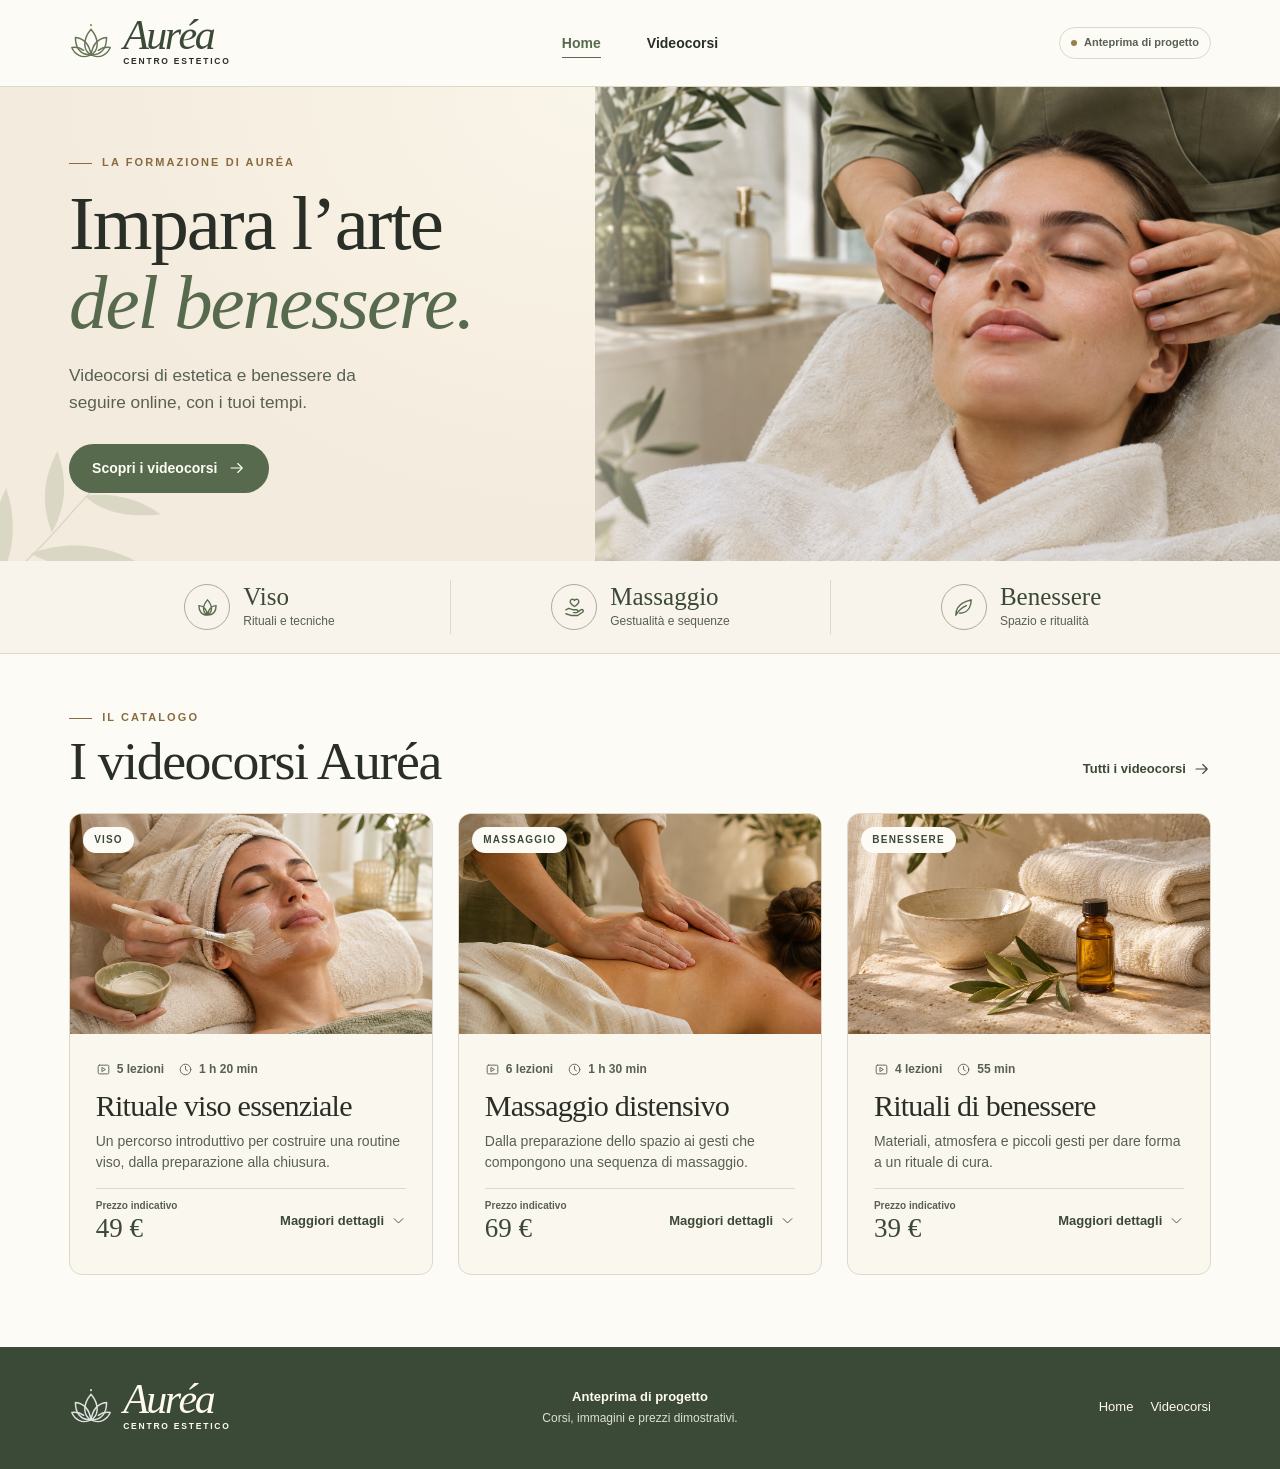
==== index.html @ 5c8ce3c9 "Pubblica la demo di Auréa" ====
<!doctype html>
<html lang="it">
<head>
  <meta charset="utf-8">
  <meta name="viewport" content="width=device-width, initial-scale=1">
  <meta name="robots" content="noindex, nofollow">
  <meta name="theme-color" content="#f9f6ee">
  <meta name="description" content="Anteprima del catalogo videocorsi di Auréa Centro Estetico.">
  <title>Auréa · Videocorsi di estetica e benessere</title>
  <link rel="icon" href="assets/lotus.svg" type="image/svg+xml">
  <link rel="stylesheet" href="stile.css">
  <script src="demo.js" defer></script>
</head>
<body data-page="home">
  <a class="skip-link" href="#contenuto">Vai al contenuto</a>
  <header id="intestazione" class="site-header"></header>
  <main id="contenuto" tabindex="-1">
    <noscript>Attiva JavaScript nel browser per navigare l’anteprima di Auréa.</noscript>
  </main>
  <footer id="piè-di-pagina" class="site-footer"></footer>
</body>
</html>
---- stile.css ----
:root {
  color-scheme: light;
  --ink: #292e26;
  --muted: #586052;
  --olive: #3b4937;
  --sage: #586a4e;
  --gold: #896b3d;
  --paper: #fdfbf6;
  --cream: #f3ebdd;
  --linen: #f7f3e9;
  --line: #ded8ca;
  --serif: Baskerville, "Palatino Linotype", "Book Antiqua", Georgia, serif;
  --sans: "Avenir Next", Avenir, "Segoe UI", sans-serif;
  --content: 1240px;
  --gutter: clamp(20px, 5.4vw, 86px);
}

*, *::before, *::after {
  box-sizing: border-box;
}

body {
  display: flex;
  flex-direction: column;
  min-height: 100vh;
  margin: 0;
  background: var(--paper);
  color: var(--ink);
  font: 400 16px/1.58 var(--sans);
  -webkit-font-smoothing: antialiased;
}

main {
  flex: 1;
}

main:focus {
  outline: none;
}

h1, h2, h3, h4, p {
  margin: 0;
}

h1, h2, h3 {
  font-family: var(--serif);
  font-weight: 400;
  line-height: 1.02;
  letter-spacing: -.026em;
}

h1 {
  font-size: clamp(3rem, 6vw, 5.3rem);
}

h2 {
  font-size: clamp(2.3rem, 4.2vw, 3.65rem);
}

h1 em {
  color: var(--sage);
  font-weight: 400;
}

a {
  color: inherit;
  text-decoration: none;
}

img {
  display: block;
  max-width: 100%;
}

button {
  font: inherit;
  cursor: pointer;
}

:focus-visible {
  outline: 2px solid var(--gold);
  outline-offset: 4px;
}

noscript {
  display: block;
  padding: 32px var(--gutter);
}

.shell {
  width: min(var(--content), 100% - 2 * var(--gutter));
  margin-inline: auto;
}

.skip-link {
  position: fixed;
  z-index: 5;
  top: 12px;
  left: 12px;
  opacity: 0;
  pointer-events: none;
  padding: 10px 16px;
  background: var(--paper);
}

.skip-link:focus {
  opacity: 1;
  pointer-events: auto;
}

.icon {
  width: 20px;
  height: 20px;
  flex: 0 0 auto;
}

.site-header {
  background: var(--paper);
  border-bottom: 1px solid var(--line);
}

.header-inner {
  display: grid;
  grid-template-columns: 1fr auto 1fr;
  align-items: center;
  min-height: 86px;
  gap: 20px;
}

.brand {
  display: inline-flex;
  width: fit-content;
  align-items: center;
  gap: 10px;
}

.brand-mark {
  width: 44px;
  height: 44px;
}

.brand-type {
  display: grid;
  gap: 4px;
}

.brand-name {
  color: var(--olive);
  font: italic 400 42px/.79 var(--serif);
  letter-spacing: -.06em;
}

.brand-caption {
  font-size: 8.5px;
  font-weight: 650;
  letter-spacing: .21em;
  line-height: 1.3;
  text-transform: uppercase;
  white-space: nowrap;
}

.primary-nav {
  display: flex;
  align-items: center;
  gap: clamp(18px, 3.6vw, 48px);
}

.primary-nav a {
  display: grid;
  position: relative;
  align-items: center;
  min-height: 44px;
  font-size: 14px;
  font-weight: 600;
  white-space: nowrap;
}

.primary-nav a:hover,
.primary-nav a[aria-current] {
  color: var(--sage);
}

.primary-nav a[aria-current]::after {
  content: "";
  position: absolute;
  inset: auto 0 7px;
  border-bottom: 1px solid var(--sage);
}

.preview-label {
  display: inline-flex;
  align-items: center;
  justify-self: end;
  gap: 7px;
  padding: 6px 11px;
  border: 1px solid var(--line);
  border-radius: 999px;
  color: var(--muted);
  font-size: 11px;
  font-weight: 600;
  white-space: nowrap;
}

.preview-dot {
  width: 6px;
  height: 6px;
  border-radius: 50%;
  background: #9a7e4c;
}

.button {
  display: inline-flex;
  align-items: center;
  justify-content: center;
  gap: 11px;
  min-height: 49px;
  padding: 11px 22px;
  border: 1px solid transparent;
  border-radius: 999px;
  background: var(--sage);
  color: #fffdf7;
  font-size: 14px;
  font-weight: 650;
  line-height: 1.35;
  text-align: center;
  transition: background-color .18s ease;
}

.button:hover {
  background: var(--olive);
}

.button .icon, .text-link .icon {
  width: 18px;
  height: 18px;
}

.eyebrow {
  display: flex;
  align-items: center;
  gap: 10px;
  color: var(--gold);
  font-size: 11px;
  font-weight: 700;
  letter-spacing: .19em;
  line-height: 1.45;
  text-transform: uppercase;
}

.eyebrow > span {
  width: 23px;
  height: 1px;
  flex: 0 0 auto;
  background: currentColor;
}

.hero {
  display: grid;
  grid-template-columns: minmax(0, .93fr) minmax(0, 1.07fr);
  min-height: 455px;
  background: var(--cream);
}

.hero-copy {
  display: grid;
  position: relative;
  place-items: center start;
  overflow: hidden;
  padding: clamp(42px, 5.35vw, 86px) clamp(20px, 3.2vw, 60px);
  padding-inline-start: max(var(--gutter), calc((100vw - var(--content)) / 2));
  background: radial-gradient(ellipse at top right, #faf5e9, transparent 67%);
}

.hero-content {
  position: relative;
}

.hero h1 {
  margin-block: 14px 20px;
}

.hero-description {
  max-width: 32ch;
  margin-bottom: 27px;
  color: var(--muted);
  font-size: clamp(16px, 1.35vw, 19px);
}

.botanical {
  position: absolute;
  pointer-events: none;
  color: #778462;
}

.hero-copy .botanical {
  width: clamp(220px, 24vw, 350px);
  bottom: -133px;
  left: -154px;
  transform: rotate(13deg);
  opacity: .19;
}

.hero-media {
  position: relative;
  min-height: 100%;
  overflow: hidden;
  background: #ded2bc;
}

.hero-media img, .card-media img {
  width: 100%;
  height: 100%;
  object-fit: cover;
}

.hero-media img {
  position: absolute;
  inset: 0;
  object-position: 57% 52%;
}

.hero-media::after {
  content: "";
  position: absolute;
  inset: 0;
  pointer-events: none;
  background: linear-gradient(90deg, rgba(244, 235, 221, .46), transparent 16%);
}

.themes {
  border-bottom: 1px solid var(--line);
  background: #f8f4eb;
}

.theme-list {
  display: grid;
  margin-block: 0;
  grid-template-columns: repeat(3, minmax(0, 1fr));
  padding: 19px 0;
  list-style: none;
}

.theme-list li + li {
  border-inline-start: 1px solid var(--line);
}

.theme-list a {
  display: flex;
  align-items: center;
  justify-content: center;
  gap: 13px;
  min-height: 54px;
  padding: 3px 12px;
  border-radius: 8px;
  color: var(--olive);
  transition: background-color .18s ease;
}

.theme-list a:hover {
  background: #eeeddf;
}

.theme-icon {
  display: grid;
  width: 46px;
  height: 46px;
  flex: 0 0 auto;
  place-items: center;
  border: 1px solid #a8ac96;
  border-radius: 50%;
  color: var(--sage);
}

.theme-icon .icon {
  width: 23px;
  height: 23px;
}

.theme-list strong, .theme-list small {
  display: block;
  line-height: 1.4;
}

.theme-list strong {
  font: 400 25px/1.02 var(--serif);
}

.theme-list small {
  margin-top: 4px;
  color: var(--muted);
  font-size: 12px;
}

.showcase {
  padding-block: 56px 72px;
}

.section-heading {
  display: flex;
  align-items: flex-end;
  justify-content: space-between;
  flex-wrap: wrap;
  gap: 8px 20px;
  margin-bottom: 24px;
}

.section-heading h2 {
  margin-top: 8px;
}

.text-link {
  display: inline-flex;
  align-items: center;
  gap: 7px;
  min-height: 40px;
  color: var(--olive);
  font-size: 13px;
  font-weight: 700;
}

a.text-link:hover {
  text-decoration: underline;
  text-underline-offset: 4px;
}

.course-grid {
  display: grid;
  align-items: start;
  grid-template-columns: repeat(3, minmax(0, 1fr));
  gap: clamp(16px, 2vw, 28px);
}

.course-card {
  min-width: 0;
  overflow: hidden;
  border: 1px solid var(--line);
  border-radius: 13px;
  background: #faf7ef;
  transition: border-color .18s ease, box-shadow .18s ease;
}

.course-card:hover,
.course-card:focus-within {
  border-color: #b4b3a1;
  box-shadow: 0 8px 24px rgba(54, 60, 41, .07);
}

.card-media {
  position: relative;
  display: block;
  width: 100%;
  padding: 0;
  overflow: hidden;
  aspect-ratio: 1.64;
  border: 0;
  background: #e4d8c4;
}

.card-media:focus-visible {
  outline-offset: -4px;
}

.card-media img {
  object-position: 50% 52%;
}

.topic-tag {
  position: absolute;
  top: 13px;
  left: 13px;
  padding: 6px 11px;
  border-radius: 999px;
  background: var(--paper);
  color: var(--olive);
  font-size: 10px;
  font-weight: 700;
  letter-spacing: .12em;
  line-height: 1.4;
  text-transform: uppercase;
}

.card-copy {
  display: flex;
  flex: 1;
  flex-direction: column;
  padding: clamp(17px, 2vw, 26px);
}

.card-meta {
  display: flex;
  flex-wrap: wrap;
  gap: 6px 14px;
  color: var(--muted);
  font-size: 12px;
  font-weight: 600;
}

.card-meta span {
  display: inline-flex;
  align-items: center;
  gap: 6px;
}

.card-meta .icon, .demo-note .icon {
  width: 15px;
  height: 15px;
}

.card-copy h3 {
  margin-block: 12px 9px;
  font-size: clamp(1.65rem, 2.35vw, 2.18rem);
}

.card-summary, .card-detail p {
  color: var(--muted);
  font-size: 14px;
  line-height: 1.55;
}

.card-summary {
  min-height: 3.1em;
  margin-bottom: 14px;
}

.card-bottom {
  display: flex;
  align-items: center;
  justify-content: space-between;
  gap: 8px;
  min-height: 60px;
  padding-top: 5px;
  border-top: 1px solid var(--line);
  cursor: pointer;
  list-style: none;
}

.card-bottom::-webkit-details-marker {
  display: none;
}

.card-bottom:hover .detail-toggle {
  text-decoration: underline;
  text-underline-offset: 4px;
}

.card-price {
  color: var(--olive);
  font: 400 27px/1 var(--serif);
  white-space: nowrap;
}

.card-price small {
  display: block;
  margin-bottom: 3px;
  color: var(--muted);
  font: 600 10px/1.2 var(--sans);
}

.detail-toggle .icon {
  width: 15px;
  height: 15px;
  transition: transform .18s ease;
}

.details-close-label, .course-details[open] .details-open-label {
  display: none;
}

.course-details[open] .details-close-label {
  display: inline;
}

.course-details[open] .detail-toggle .icon {
  transform: rotate(180deg);
}

.card-detail {
  padding-block: 12px 2px;
  border-top: 1px solid var(--line);
}

.card-detail h4 {
  margin-block: 16px 10px;
  color: var(--olive);
  font: 400 24px/1.1 var(--serif);
}

.purchase-preview {
  width: 100%;
  margin-top: 17px;
}

.catalog-intro {
  overflow: hidden;
  border-bottom: 1px solid var(--line);
  background: linear-gradient(110deg, #f3ebdd, #faf7ef 82%);
}

.intro-inner {
  position: relative;
  padding-bottom: 44px;
}

.intro-inner .botanical {
  width: clamp(180px, 34vw, 440px);
  right: -60px;
  bottom: -150px;
  transform: rotate(-13deg);
  opacity: .2;
}

.intro-inner > :not(.botanical) {
  position: relative;
}

.breadcrumbs {
  padding-block: 15px;
  color: var(--muted);
  font-size: 12px;
  font-weight: 600;
}

.breadcrumbs ol {
  display: flex;
  flex-wrap: wrap;
  align-items: center;
  gap: 1px 9px;
  margin: 0;
  padding: 0;
  list-style: none;
}

.breadcrumbs li {
  display: flex;
  align-items: center;
  gap: 8px;
  min-height: 29px;
}

.breadcrumbs .icon {
  width: 12px;
  height: 12px;
  color: var(--gold);
}

.breadcrumbs a:hover {
  text-decoration: underline;
  text-underline-offset: 3px;
}

.intro-inner .eyebrow {
  margin-top: 19px;
}

.intro-inner h1 {
  margin-block: 9px 12px;
}

.intro-inner > p:last-child {
  max-width: 50ch;
  color: var(--muted);
}

.catalog-list {
  padding-block: 25px 65px;
}

.catalog-controls {
  display: flex;
  flex-wrap: wrap;
  align-items: center;
  justify-content: space-between;
  gap: 12px 16px;
  margin-bottom: 23px;
}

.filters {
  display: flex;
  flex-wrap: wrap;
  gap: 7px;
}

.filters a {
  display: inline-flex;
  align-items: center;
  min-height: 42px;
  padding: 7px 15px;
  border: 1px solid var(--line);
  border-radius: 999px;
  color: var(--olive);
  font-size: 13px;
  font-weight: 650;
}

.filters a:hover {
  border-color: var(--sage);
}

.filters a[aria-current] {
  border-color: var(--sage);
  background: var(--sage);
  color: #fffdf7;
}

.result-count {
  color: var(--muted);
  font: 600 13px/1.4 var(--sans);
  letter-spacing: 0;
}

.card-detail .demo-note {
  display: flex;
  align-items: center;
  gap: 6px;
  margin-top: 8px;
  color: var(--muted);
  font-size: 12px;
}

.lesson-list {
  margin: 0;
  padding: 0;
  border-top: 1px solid var(--line);
  list-style: none;
}

.lesson-list li {
  display: grid;
  grid-template-columns: 26px minmax(0, 1fr) auto;
  align-items: center;
  gap: 11px;
  min-height: 44px;
  padding-block: 7px;
  border-bottom: 1px solid var(--line);
  font-size: 13px;
  font-weight: 600;
}

.lesson-number {
  display: grid;
  place-items: center;
  width: 26px;
  height: 26px;
  border-radius: 50%;
  background: var(--linen);
  color: var(--gold);
  font-size: 11px;
  font-variant-numeric: tabular-nums;
}

.lesson-duration {
  color: var(--muted);
  font-size: 12px;
  white-space: nowrap;
}

.purchase-dialog {
  width: min(470px, 100% - 40px);
  max-height: calc(100% - 40px);
  padding: clamp(23px, 5vw, 36px);
  border: 1px solid var(--line);
  border-radius: 16px;
  background: var(--paper);
  color: var(--ink);
  box-shadow: 0 24px 65px rgba(26, 31, 23, .2);
}

.purchase-dialog::backdrop {
  background: rgba(35, 44, 32, .52);
}

.purchase-dialog h2 {
  margin-block: 12px;
  font-size: clamp(2rem, 5vw, 2.8rem);
}

.purchase-dialog p:not(.eyebrow) {
  margin-bottom: 20px;
  color: var(--muted);
}

.site-footer {
  background: var(--olive);
  color: #fffaf0;
}

.footer-inner {
  display: grid;
  grid-template-columns: 1fr auto 1fr;
  align-items: center;
  gap: 18px 30px;
  min-height: 122px;
  padding-block: 20px;
}

.site-footer .brand-name {
  color: inherit;
}

.site-footer .brand-mark {
  opacity: .84;
  filter: brightness(0) invert(1);
}

.footer-inner p {
  text-align: center;
  font-size: 13px;
  font-weight: 600;
}

.footer-inner p span {
  color: #dde1d4;
  font-size: 12px;
  font-weight: 400;
}

.footer-inner nav {
  display: flex;
  justify-self: end;
  gap: 17px;
  font-size: 13px;
}

.footer-inner nav a {
  padding-block: 12px;
}

.footer-inner nav a:hover {
  text-decoration: underline;
  text-underline-offset: 4px;
}

.site-footer :focus-visible {
  outline-color: #f6dfac;
}

@media (max-width: 900px) {
  .course-grid {
    grid-template-columns: repeat(2, minmax(0, 1fr));
  }
}

@media (max-width: 760px) {
  .header-inner {
    min-height: 72px;
    grid-template-columns: 1fr auto;
  }

  .preview-label {
    display: none;
  }

  .hero {
    grid-template-columns: 1fr;
    min-height: auto;
  }

  .hero-copy {
    padding: 40px var(--gutter) 36px;
  }

  .hero h1 {
    font-size: clamp(2.9rem, 9.4vw, 4.5rem);
  }

  .hero-media {
    min-height: clamp(220px, 53vw, 365px);
  }

  .hero-media::after {
    background: linear-gradient(180deg, rgba(244, 235, 221, .17), transparent 13%);
  }

  .showcase {
    padding-block: 38px 51px;
  }
}

@media (max-width: 540px) {
  .header-inner {
    min-height: 66px;
    gap: 12px;
  }

  .brand {
    gap: 7px;
  }

  .brand-mark {
    width: 37px;
    height: 37px;
  }

  .brand-name {
    font-size: 36px;
  }

  .brand-caption {
    font-size: 7px;
  }

  .primary-nav a {
    font-size: 13px;
  }

  .theme-list {
    padding-block: 12px;
  }

  .theme-list a {
    flex-direction: column;
    gap: 5px;
    padding-inline: 4px;
  }

  .theme-icon {
    width: 34px;
    height: 34px;
  }

  .theme-icon .icon {
    width: 18px;
    height: 18px;
  }

  .theme-list strong {
    font-size: 19px;
  }

  .theme-list small {
    display: none;
  }

  .course-grid {
    grid-template-columns: 1fr;
  }

  .intro-inner {
    padding-bottom: 33px;
  }

  .intro-inner .eyebrow {
    margin-top: 6px;
  }

  .catalog-controls {
    margin-bottom: 15px;
  }

  .filters a {
    padding-inline: 11px;
  }

  .footer-inner {
    grid-template-columns: 1fr auto;
    gap: 12px;
  }

  .footer-inner p {
    grid-column: 1 / -1;
    grid-row: 2;
    text-align: start;
  }
}

@media (prefers-reduced-motion: reduce) {
  *, *::before, *::after {
    transition: none !important;
  }
}
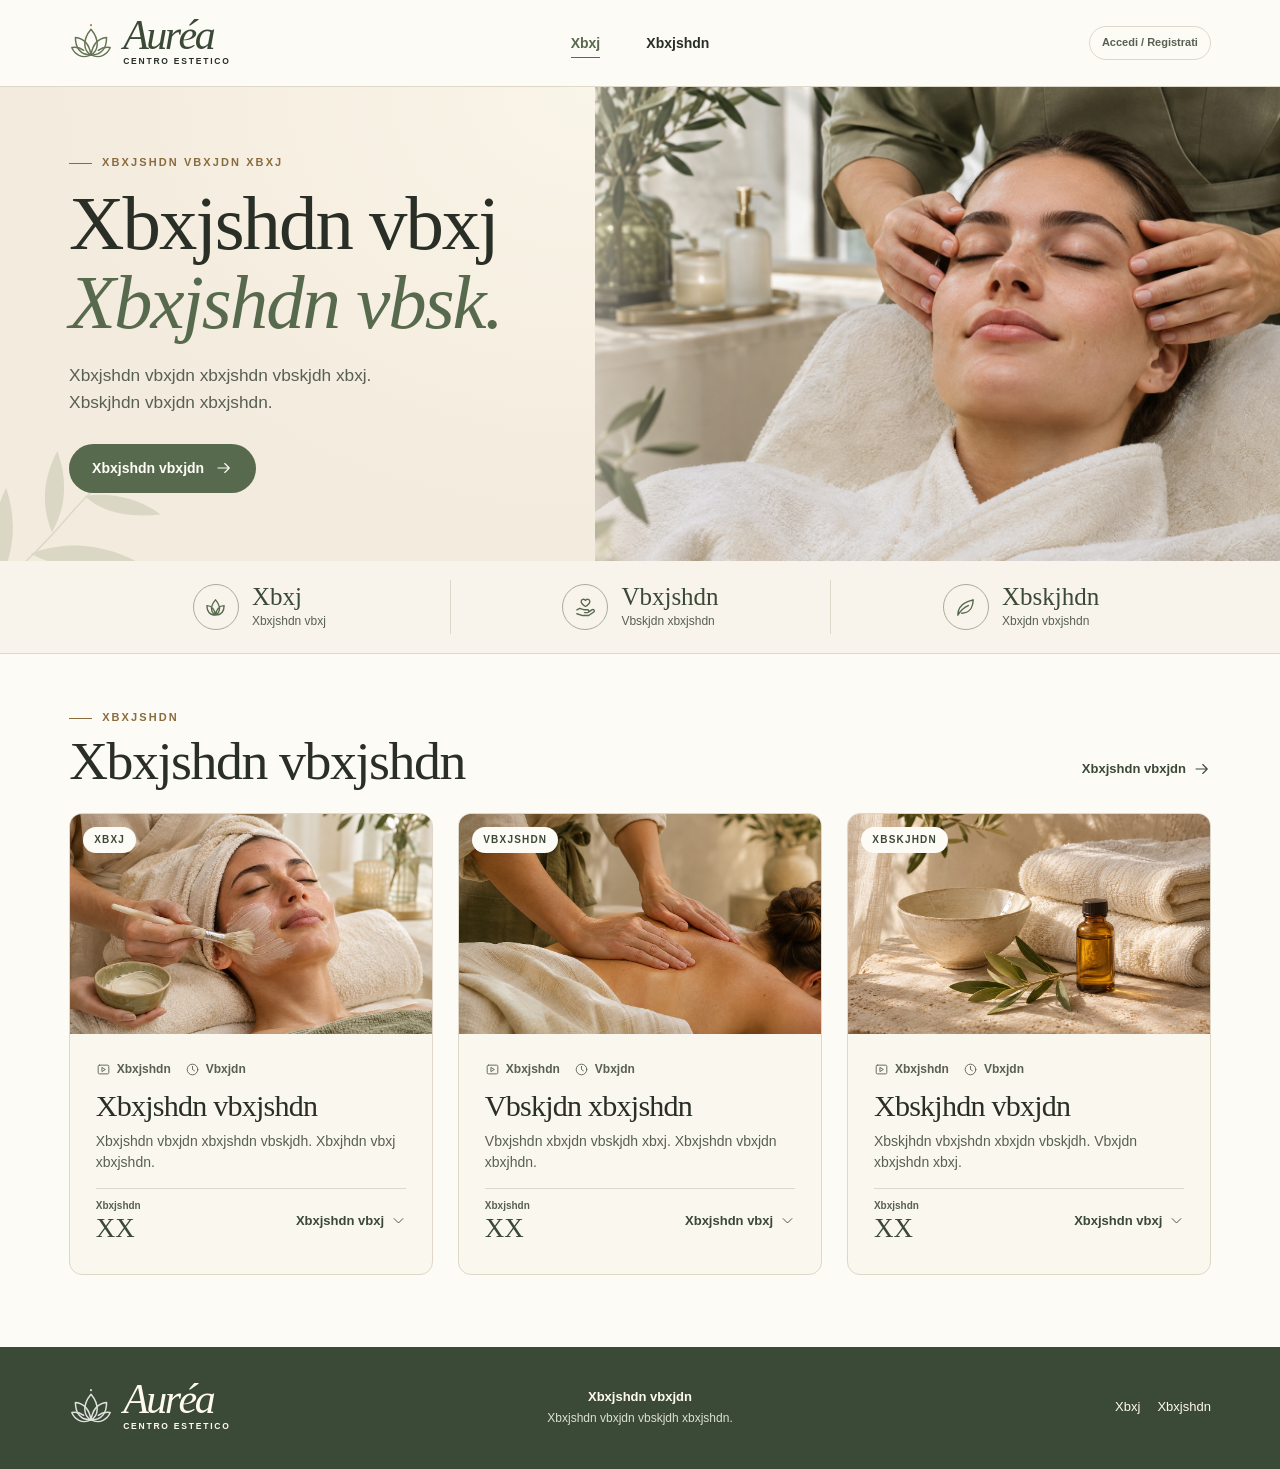
==== commit 3c819b08: "Aggiorna i segnaposto della demo" ====
--- a/index.html
+++ b/index.html
@@ -5,11 +5,10 @@
   <meta name="viewport" content="width=device-width, initial-scale=1">
   <meta name="robots" content="noindex, nofollow">
   <meta name="theme-color" content="#f9f6ee">
-  <meta name="description" content="Anteprima del catalogo videocorsi di Auréa Centro Estetico.">
-  <title>Auréa · Videocorsi di estetica e benessere</title>
+  <title>Auréa · Xbxjshdn</title>
   <link rel="icon" href="assets/lotus.svg" type="image/svg+xml">
-  <link rel="stylesheet" href="stile.css">
-  <script src="demo.js" defer></script>
+  <link rel="stylesheet" href="stile.css?v=2">
+  <script src="demo.js?v=2" defer></script>
 </head>
 <body data-page="home">
   <a class="skip-link" href="#contenuto">Vai al contenuto</a>
--- a/stile.css
+++ b/stile.css
@@ -187,25 +187,17 @@
   border-bottom: 1px solid var(--sage);
 }
 
-.preview-label {
+.account-preview {
   display: inline-flex;
   align-items: center;
   justify-self: end;
-  gap: 7px;
-  padding: 6px 11px;
+  padding: 7px 12px;
   border: 1px solid var(--line);
   border-radius: 999px;
   color: var(--muted);
   font-size: 11px;
   font-weight: 600;
   white-space: nowrap;
-}
-
-.preview-dot {
-  width: 6px;
-  height: 6px;
-  border-radius: 50%;
-  background: #9a7e4c;
 }
 
 .button {
@@ -226,7 +218,7 @@
   transition: background-color .18s ease;
 }
 
-.button:hover {
+.button:hover:not(:disabled) {
   background: var(--olive);
 }
 
@@ -501,7 +493,7 @@
   gap: 6px;
 }
 
-.card-meta .icon, .demo-note .icon {
+.card-meta .icon {
   width: 15px;
   height: 15px;
 }
@@ -588,6 +580,7 @@
 .purchase-preview {
   width: 100%;
   margin-top: 17px;
+  cursor: default;
 }
 
 .catalog-intro {
@@ -706,15 +699,6 @@
   color: var(--muted);
   font: 600 13px/1.4 var(--sans);
   letter-spacing: 0;
-}
-
-.card-detail .demo-note {
-  display: flex;
-  align-items: center;
-  gap: 6px;
-  margin-top: 8px;
-  color: var(--muted);
-  font-size: 12px;
 }
 
 .lesson-list {
@@ -754,31 +738,6 @@
   white-space: nowrap;
 }
 
-.purchase-dialog {
-  width: min(470px, 100% - 40px);
-  max-height: calc(100% - 40px);
-  padding: clamp(23px, 5vw, 36px);
-  border: 1px solid var(--line);
-  border-radius: 16px;
-  background: var(--paper);
-  color: var(--ink);
-  box-shadow: 0 24px 65px rgba(26, 31, 23, .2);
-}
-
-.purchase-dialog::backdrop {
-  background: rgba(35, 44, 32, .52);
-}
-
-.purchase-dialog h2 {
-  margin-block: 12px;
-  font-size: clamp(2rem, 5vw, 2.8rem);
-}
-
-.purchase-dialog p:not(.eyebrow) {
-  margin-bottom: 20px;
-  color: var(--muted);
-}
-
 .site-footer {
   background: var(--olive);
   color: #fffaf0;
@@ -843,11 +802,6 @@
 @media (max-width: 760px) {
   .header-inner {
     min-height: 72px;
-    grid-template-columns: 1fr auto;
-  }
-
-  .preview-label {
-    display: none;
   }
 
   .hero {
@@ -878,8 +832,22 @@
 
 @media (max-width: 540px) {
   .header-inner {
-    min-height: 66px;
-    gap: 12px;
+    grid-template-columns: 1fr auto;
+    gap: 0 12px;
+    padding-top: 11px;
+  }
+
+  .header-inner .brand {
+    grid-area: 1 / 1;
+  }
+
+  .account-preview {
+    grid-area: 1 / 2;
+  }
+
+  .primary-nav {
+    grid-area: 2 / 1 / 3 / -1;
+    justify-content: center;
   }
 
   .brand {
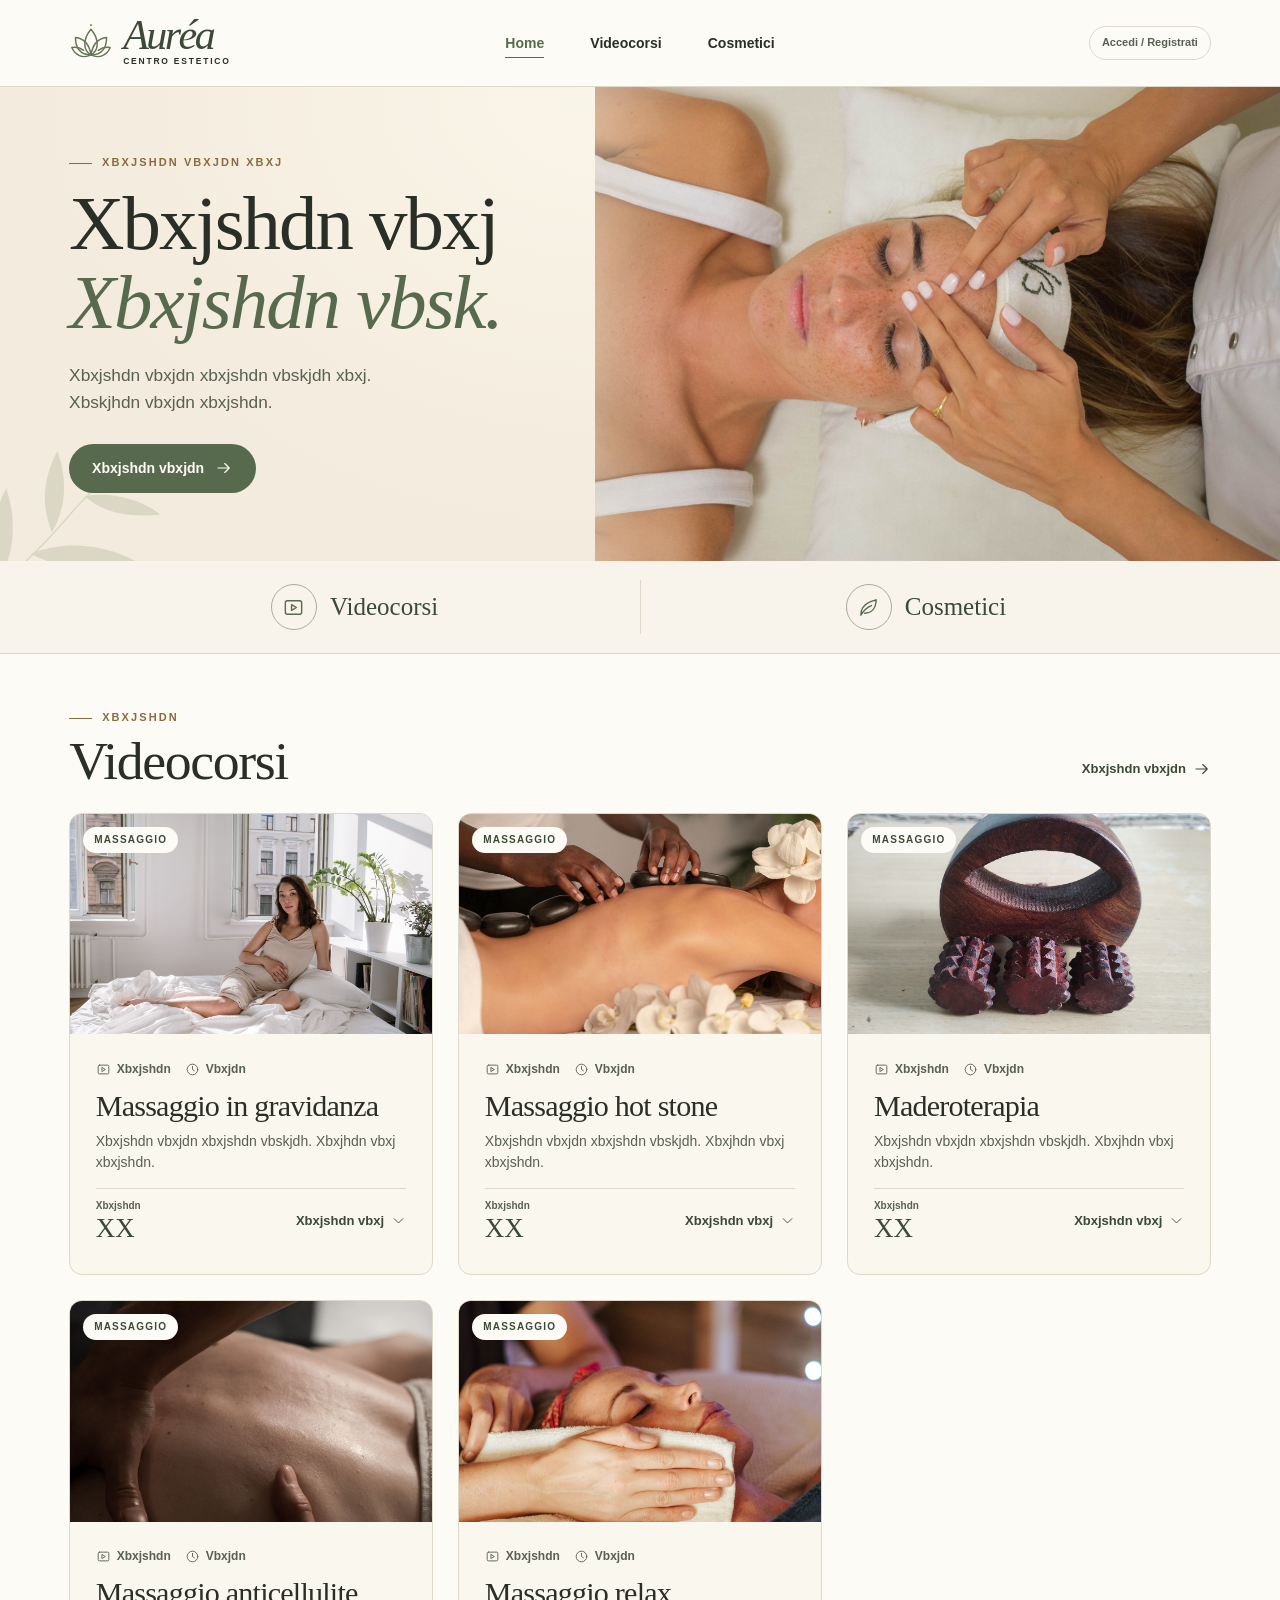
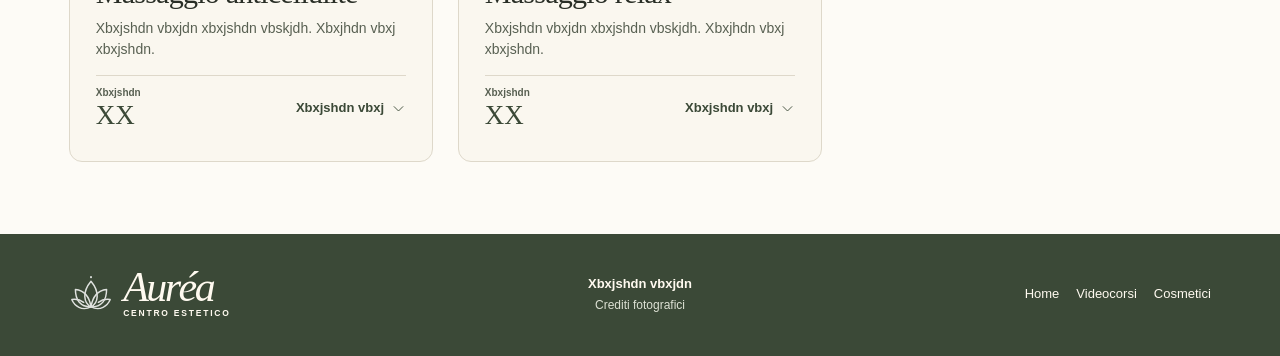
==== commit 0e68e7db: "Aggiunge Cosmetici e aggiorna il catalogo videocorsi" ====
--- a/index.html
+++ b/index.html
@@ -7,8 +7,8 @@
   <meta name="theme-color" content="#f9f6ee">
   <title>Auréa · Xbxjshdn</title>
   <link rel="icon" href="assets/lotus.svg" type="image/svg+xml">
-  <link rel="stylesheet" href="stile.css?v=2">
-  <script src="demo.js?v=2" defer></script>
+  <link rel="stylesheet" href="stile.css?v=3">
+  <script src="demo.js?v=3" defer></script>
 </head>
 <body data-page="home">
   <a class="skip-link" href="#contenuto">Vai al contenuto</a>
--- a/stile.css
+++ b/stile.css
@@ -327,7 +327,7 @@
 .theme-list {
   display: grid;
   margin-block: 0;
-  grid-template-columns: repeat(3, minmax(0, 1fr));
+  grid-template-columns: repeat(2, minmax(0, 1fr));
   padding: 19px 0;
   list-style: none;
 }
@@ -368,20 +368,10 @@
   height: 23px;
 }
 
-.theme-list strong, .theme-list small {
-  display: block;
-  line-height: 1.4;
-}
-
 .theme-list strong {
   font: 400 25px/1.02 var(--serif);
 }
 
-.theme-list small {
-  margin-top: 4px;
-  color: var(--muted);
-  font-size: 12px;
-}
 
 .showcase {
   padding-block: 56px 72px;
@@ -583,6 +573,26 @@
   cursor: default;
 }
 
+.product-grid {
+  grid-template-columns: repeat(2, minmax(0, 1fr));
+  max-width: 900px;
+  margin-inline: auto;
+}
+
+.product-price-row {
+  display: flex;
+  align-items: center;
+  justify-content: space-between;
+  gap: 12px;
+  padding-top: 12px;
+  border-top: 1px solid var(--line);
+}
+
+.product-price-row .button {
+  min-height: 44px;
+  cursor: default;
+}
+
 .catalog-intro {
   overflow: hidden;
   border-bottom: 1px solid var(--line);
@@ -641,10 +651,6 @@
   text-underline-offset: 3px;
 }
 
-.intro-inner .eyebrow {
-  margin-top: 19px;
-}
-
 .intro-inner h1 {
   margin-block: 9px 12px;
 }
@@ -658,48 +664,6 @@
   padding-block: 25px 65px;
 }
 
-.catalog-controls {
-  display: flex;
-  flex-wrap: wrap;
-  align-items: center;
-  justify-content: space-between;
-  gap: 12px 16px;
-  margin-bottom: 23px;
-}
-
-.filters {
-  display: flex;
-  flex-wrap: wrap;
-  gap: 7px;
-}
-
-.filters a {
-  display: inline-flex;
-  align-items: center;
-  min-height: 42px;
-  padding: 7px 15px;
-  border: 1px solid var(--line);
-  border-radius: 999px;
-  color: var(--olive);
-  font-size: 13px;
-  font-weight: 650;
-}
-
-.filters a:hover {
-  border-color: var(--sage);
-}
-
-.filters a[aria-current] {
-  border-color: var(--sage);
-  background: var(--sage);
-  color: #fffdf7;
-}
-
-.result-count {
-  color: var(--muted);
-  font: 600 13px/1.4 var(--sans);
-  letter-spacing: 0;
-}
 
 .lesson-list {
   margin: 0;
@@ -797,40 +761,19 @@
   .course-grid {
     grid-template-columns: repeat(2, minmax(0, 1fr));
   }
+
+  .footer-inner {
+    grid-template-columns: auto 1fr;
+  }
+
+  .footer-inner p {
+    grid-column: 1 / -1;
+    grid-row: 2;
+    text-align: start;
+  }
 }
 
 @media (max-width: 760px) {
-  .header-inner {
-    min-height: 72px;
-  }
-
-  .hero {
-    grid-template-columns: 1fr;
-    min-height: auto;
-  }
-
-  .hero-copy {
-    padding: 40px var(--gutter) 36px;
-  }
-
-  .hero h1 {
-    font-size: clamp(2.9rem, 9.4vw, 4.5rem);
-  }
-
-  .hero-media {
-    min-height: clamp(220px, 53vw, 365px);
-  }
-
-  .hero-media::after {
-    background: linear-gradient(180deg, rgba(244, 235, 221, .17), transparent 13%);
-  }
-
-  .showcase {
-    padding-block: 38px 51px;
-  }
-}
-
-@media (max-width: 540px) {
   .header-inner {
     grid-template-columns: 1fr auto;
     gap: 0 12px;
@@ -850,6 +793,33 @@
     justify-content: center;
   }
 
+  .hero {
+    grid-template-columns: 1fr;
+    min-height: auto;
+  }
+
+  .hero-copy {
+    padding: 40px var(--gutter) 36px;
+  }
+
+  .hero h1 {
+    font-size: clamp(2.9rem, 9.4vw, 4.5rem);
+  }
+
+  .hero-media {
+    min-height: clamp(220px, 53vw, 365px);
+  }
+
+  .hero-media::after {
+    background: linear-gradient(180deg, rgba(244, 235, 221, .17), transparent 13%);
+  }
+
+  .showcase {
+    padding-block: 38px 51px;
+  }
+}
+
+@media (max-width: 540px) {
   .brand {
     gap: 7px;
   }
@@ -895,10 +865,6 @@
     font-size: 19px;
   }
 
-  .theme-list small {
-    display: none;
-  }
-
   .course-grid {
     grid-template-columns: 1fr;
   }
@@ -907,27 +873,18 @@
     padding-bottom: 33px;
   }
 
-  .intro-inner .eyebrow {
-    margin-top: 6px;
-  }
-
-  .catalog-controls {
-    margin-bottom: 15px;
-  }
-
-  .filters a {
-    padding-inline: 11px;
-  }
-
   .footer-inner {
-    grid-template-columns: 1fr auto;
+    grid-template-columns: 1fr;
     gap: 12px;
   }
 
   .footer-inner p {
-    grid-column: 1 / -1;
-    grid-row: 2;
-    text-align: start;
+    grid-row: auto;
+  }
+
+  .footer-inner nav {
+    justify-self: start;
+    flex-wrap: wrap;
   }
 }
 
